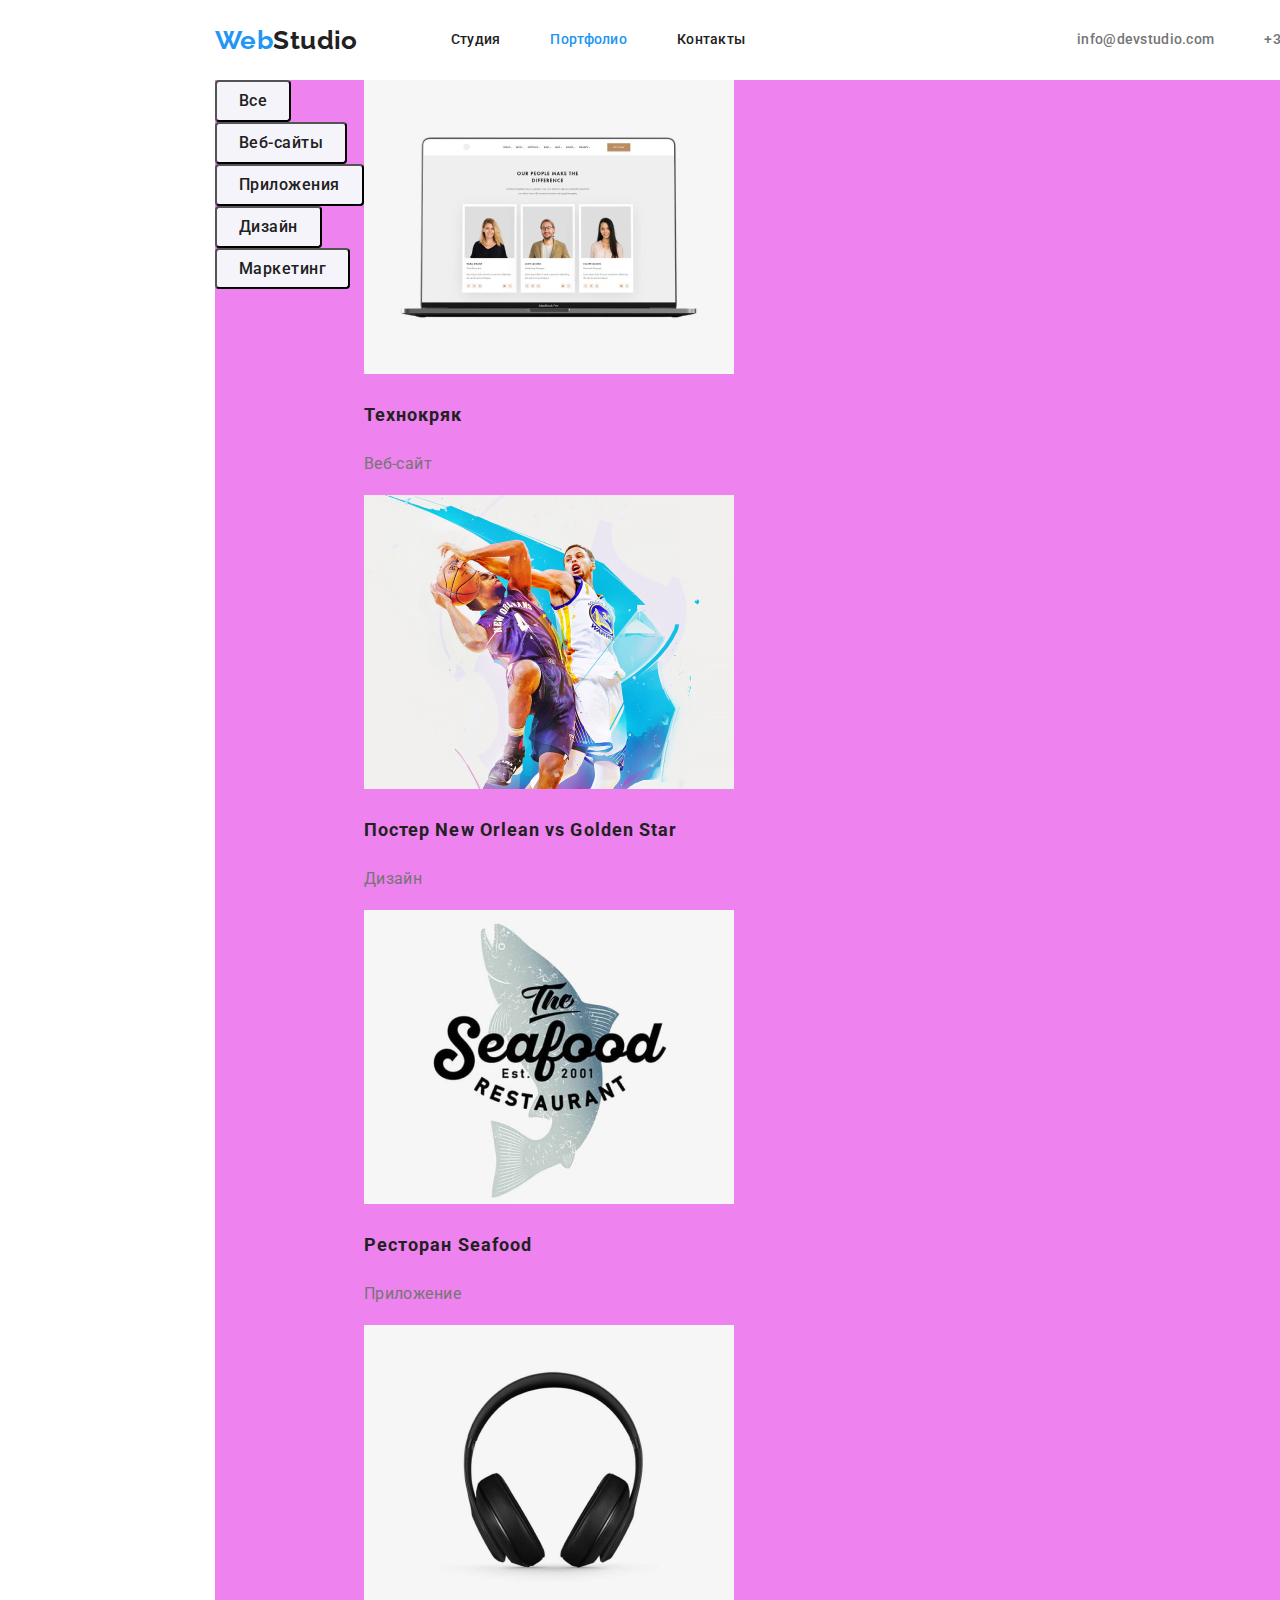
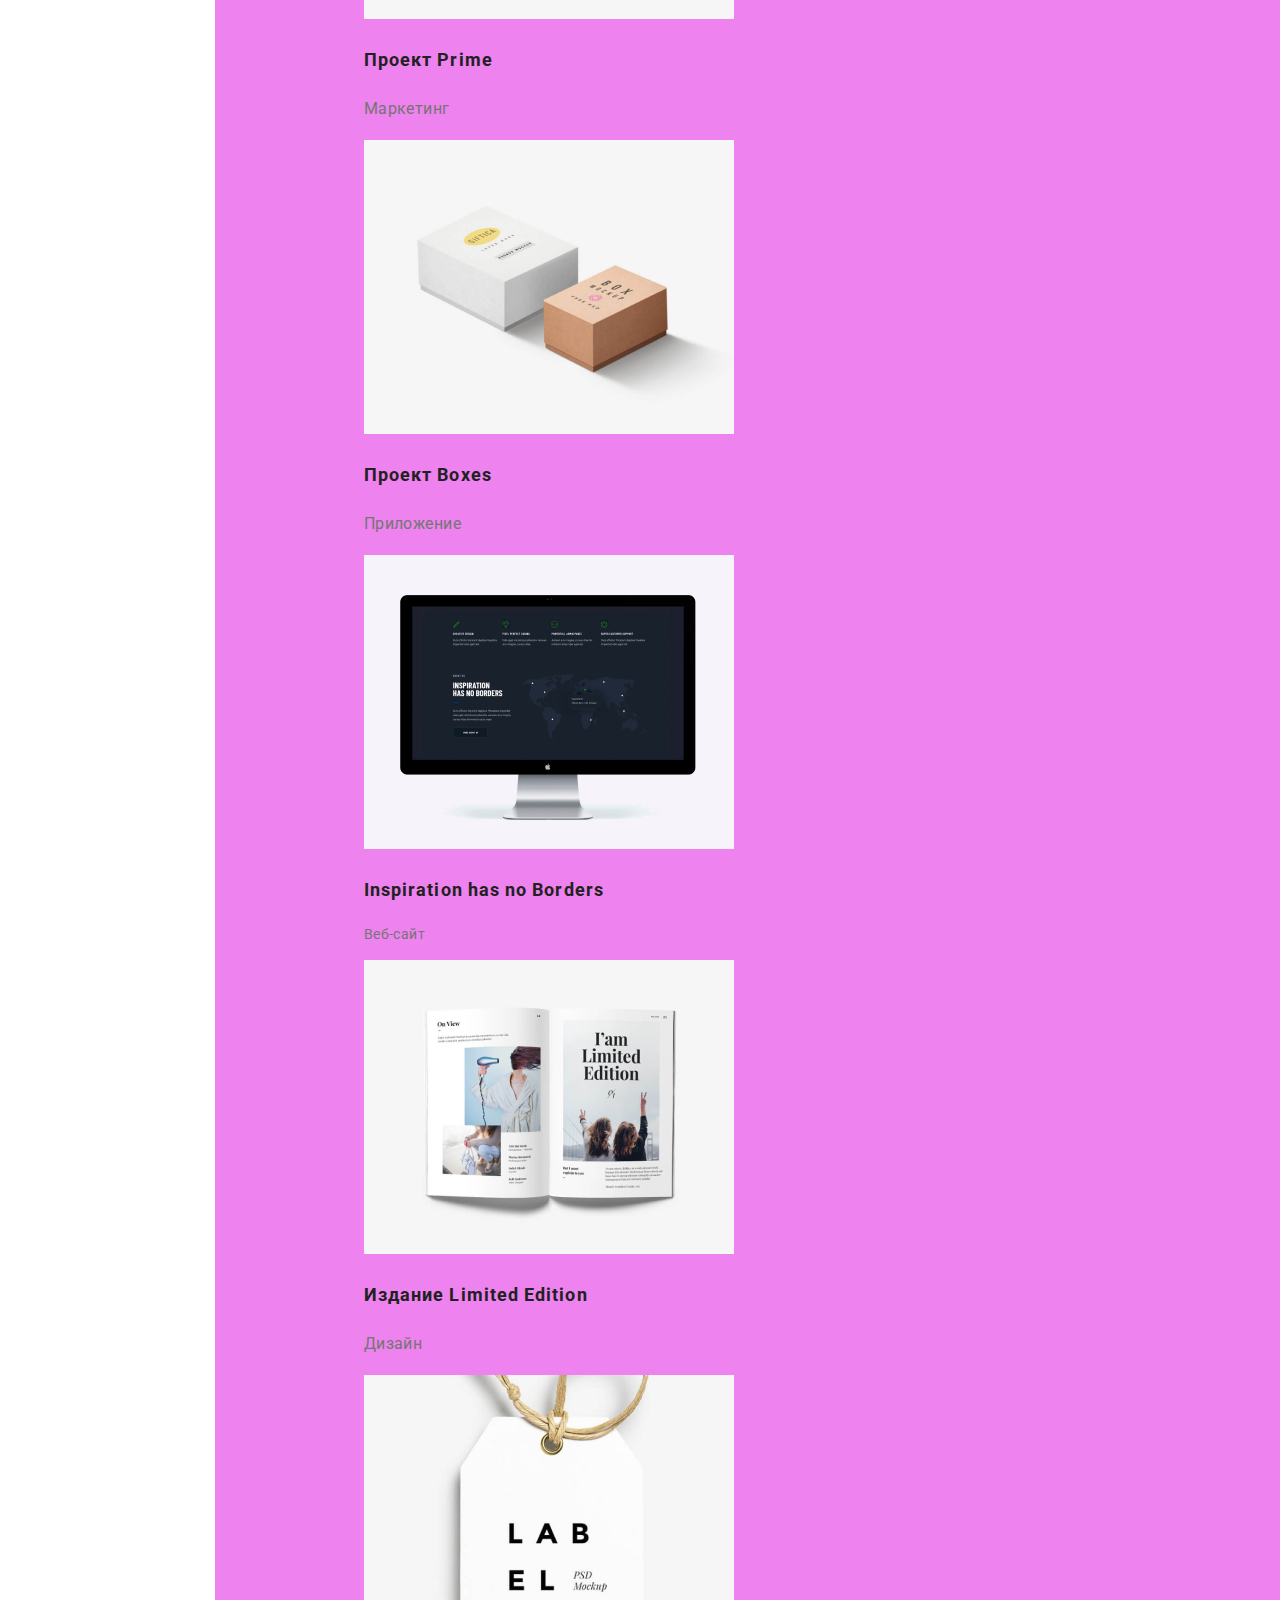
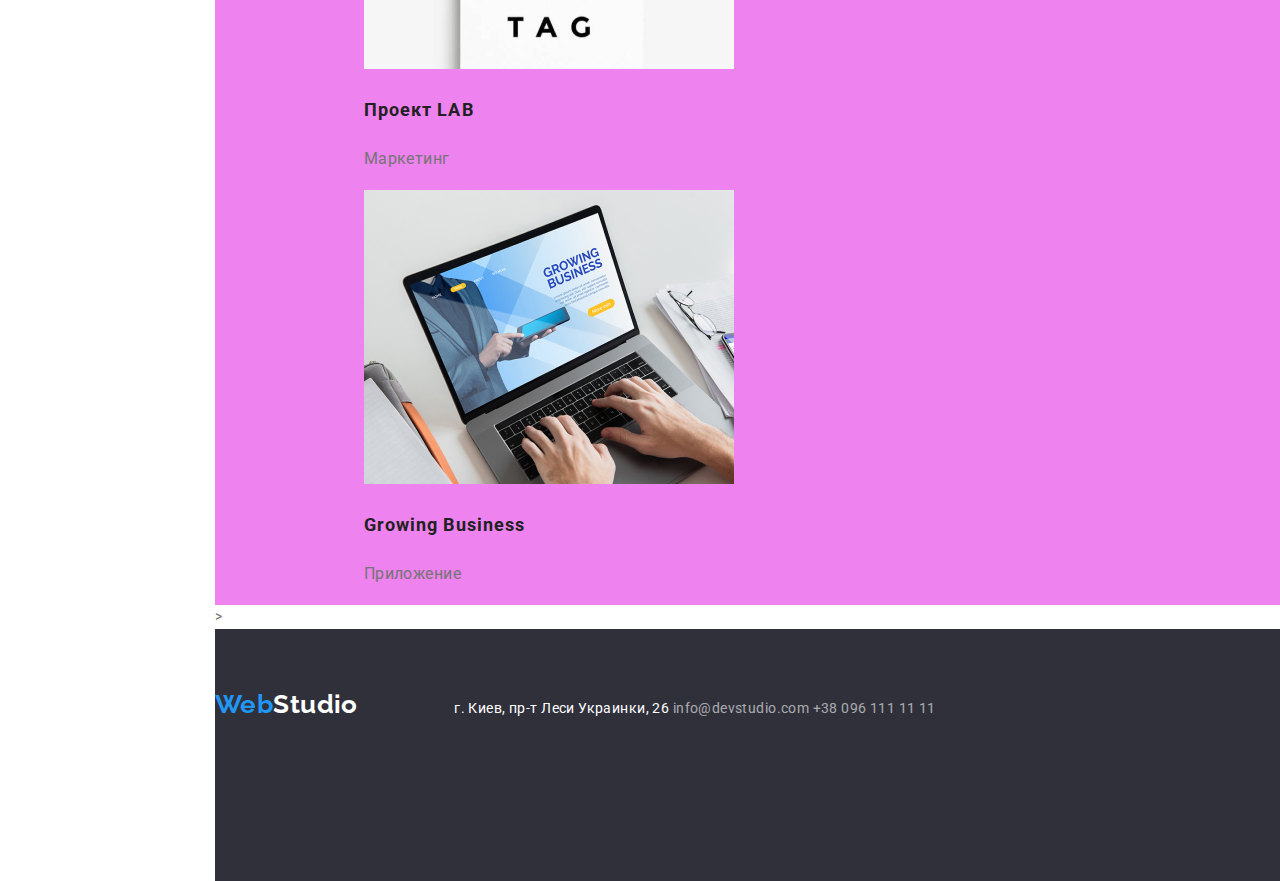
==== portfolio.html @ aaf19cfa "Задание3, вар1" ====
<!DOCTYPE html>
<html lang="ru">

<head>

    <meta charset="UTF-8" />
    <meta name="viewport" content="width=device-width, initial-scale=1.0" />
    <title>Document</title>

    <link rel="preconnect" href="https://fonts.gstatic.com">
    <link href="https://fonts.googleapis.com/css2?family=Raleway:wght@700&family=Roboto:wght@400;500;700&display=swap"
    rel="stylesheet">
    <link rel="stylesheet" href="https://cdnjs.cloudflare.com/ajax/libs/modern-normalize/1.0.0/modern-normalize.min.css">
    <link rel="stylesheet" href="./css/style.css">
    <link rel="stylesheet" href="./css/portfolio.css">
</head>

<body>
    <!-- Шапка сайта -->
    <header>
        <div class="container">

            <div class="main-nav">
                <a href="" class="logo"><span>Web</span>Studio</a>
                <nav>
                    <ul class="site-nav list">
                        <li class="item"><a href="./index.html" class="link">Студия</a></li>
                        <li class="item"><a href="" class="link current">Портфолио</a></li>
                        <li class="item"><a href="" class="link">Контакты</a></li>
                    </ul>
                </nav>

                <ul class="aut-nav list">
                    <li class="item"><a href="mailto:info@devstudio.com" class="link">info@devstudio.com</a></li>
                    <li class="item"><a href="tel:+380961111111" class="link">+38 096 111 11 11</a></li>
                </ul>
            </div>
        </div>
            
        
    </header>

    <main>
        <!-- Портфолио -->
        <section>

            <div class="container">

                <div class="flex-container">
                    <ul class="button-nav list">

                        
                        <li><button type="button" class="link"> Все </button></li>
                        <li><button type="button" class="link"> Веб-сайты</button></li>
                        <li><button type="button" class="link"> Приложения</button></li>
                        <li><button type="button" class="link"> Дизайн</button></li>
                        <li><button type="button" class="link"> Маркетинг</button></li>
                    </ul>


                
                
                    <ul class="portfolio-nav list">
                        <li> <a href=""><img src="./images/portfolio/Texno.jpg" alt="Ноутбук"> </a>
                            <h2 class="portfolio-title">Технокряк</h2>
                            <p class="portfolio-list">Веб-сайт</p>
                        </li>
                        <li> <a href=""><img src="./images/portfolio/poster.jpg" alt="Баскетбол"> </a>
                            <h2 class="portfolio-title">Постер New Orlean vs Golden Star</h2>
                            <p class="portfolio-list">Дизайн</p>
                        </li>
                        <li> <a href=""><img src="./images/portfolio/restauran.jpg" alt="Рыба"> </a>
                            <h2 class="portfolio-title">Ресторан Seafood</h2>
                            <p class="portfolio-list">Приложение</p>
                        </li>
                        <li> <a href=""><img src="./images/portfolio/prime.jpg" alt="Наушники"> </a>
                            <h2 class="portfolio-title">Проект Prime</h2>
                            <p class="portfolio-list">Маркетинг</p>
                        </li>
                        <li> <a href=""><img src="./images/portfolio/boxer.jpg" alt="Две коробки"> </a>
                            <h2 class="portfolio-title">Проект Boxes</h2>
                            <p class="portfolio-list">Приложение</p>
                        </li>
                        <li> <a href=""><img src="./images/portfolio/inspiration.jpg" alt="Монитор"> </a>
                            <h2 class="portfolio-title">Inspiration has no Borders</h2>
                            <p>Веб-сайт</p>
                        </li>
                        <li> <a href=""><img src="./images/portfolio/limited.jpg" alt="Книга"> </a>
                            <h2 class="portfolio-title">Издание Limited Edition</h2>
                            <p class="portfolio-list">Дизайн</p>
                        </li>
                        <li> <a href=""><img src="./images/portfolio/lab.jpg" alt="Этикетка на веревке"> </a>
                            <h2 class="portfolio-title">Проект LAB</h2>
                            <p class="portfolio-list">Маркетинг</p>
                        </li>
                        <li> <a href=""><img src="./images/portfolio/growing.jpg" alt="Ноутбук"> </a>
                            <h2 class="portfolio-title">Growing Business</h2>
                            <p class="portfolio-list">Приложение</p>
                        </li>

                    </ul>
                </div>

           </div>>

        </section>

    </main>

    <!-- Футер -->
    <footer>
        <section class="footer">

            <div class="container">

                <address class="adress">
                    <a href="" class="logo"><span>Web</span>Studio</a>

                    <span class="adress-link">г. Киев, пр-т Леси Украинки, 26</span>
                    <a href="mailto:info@devstudio.com" class="link">info@devstudio.com </a>
                    <a href="tel:+380961111111" class="link">+38 096 111 11 11</a>
                </address>
            </div>
        </section>
    </footer>

</html>
---- css/style.css ----
/* Основной цвет текста  #212121 
   Studio   #FFFFFF;
второстепенный цвет - #757575;
  адрес background: #FFFFFF;
 ссылки -  #2196F3;  
  цвет фона  "Наша команда" #F5F4FA;
  */

:root {
  --primary-text-color: #757575;
  --title-text-color: #212121;
  --accent-color: #2196f3;
  --primary-white-color: #ffffff;
  --primary-bg-color: #2f303a;
}

body {
  background-color: var(--primary-white-color);
  color: var(--primary-text-color);
  font-family: "Roboto", sans-serif;
  font-style: normal;
  font-weight: normal;
  font-size: 14px;
  line-height: 1.71;
  letter-spacing: 0.03em;

  padding-left: 215px;
  padding-right: 215px;
}

.list {
  padding: 0;
  margin: 0;
  list-style: none;
}

.container {
  margin-left: auto;
  margin-right: auto;
  width: 1170px;
}

/*logo*/
span {
  color: var(--accent-color);
}
.logo {
  margin-right: 93px;

  color: var(--title-text-color);
  font-family: Raleway, sans-serif;
  font-weight: bold;
  font-size: 26px;
  line-height: 1.19;
  text-decoration: none;
}
.logo:hover,
.logo:focus {
  color: var(--accent-color);
}

.link:hover,
.link:focus {
  color: var(--title-text-color);
}

/* Site nav */
.main-nav {
  display: flex;
  align-items: center;
}

.site-nav {
  display: flex;
}

.site-nav .item:not(:last-child) {
  margin-right: 50px;
}

.site-nav .link {
  display: block;
  padding-bottom: 32px;
  padding-top: 32px;
  color: var(--title-text-color);
  font-style: normal;
  font-weight: 500;
  font-size: 14px;
  line-height: 1.14;
  letter-spacing: 0.02em;
  text-decoration: none;
}
.site-nav .link:hover,
.site-nav .link:focus {
  color: var(--accent-color);
}

.site-nav .link.current {
  color: var(--accent-color);
}

/*aut-nav*/

.aut-nav {
  display: flex;
  margin-left: auto;
}

.aut-nav .item:not(:last-child) {
  margin-right: 50px;
}

.aut-nav .link {
  color: var(--primary-text-color);
  font-weight: 500;
  font-size: 14px;
  line-height: 1.14;
  letter-spacing: 0.02em;
  text-decoration: none;
}
.aut-nav .link:hover,
.aut-nav .link:focus {
  color: var(--accent-color);
}

/*Футер*/
.footer {
  background-color: var(--primary-bg-color);
}

.adress {
  background-color: var(--primary-bg-color);
  color: var(--primary-white-color);
  font-family: Roboto;
  font-style: normal;
  font-weight: normal;
  font-size: 14px;
  line-height: 1.71;
  width: 1600px;
  height: 252px;
  padding-top: 60px;
  padding-bottom: 60px;
  
}

.adress .logo {
  color: var(--primary-white-color);
}

.adress .logo:hover,
.adress .logo:focus {
  color: var(--accent-color);
}

.adress .link {
  color: rgba(255, 255, 255, 0.6);
  text-decoration: none;
}

.adress .link:hover,
.adress .link:focus {
  color: var(--accent-color);
}

.adress-link {
  color: var(--primary-white-color);
  font-size: 14px;
  line-height: 1.71;
  text-decoration: none;
}
---- css/portfolio.css ----
/*  button*/
.button-nav .link:hover,
.button-nav .link:focus {
  color: var(--primary-white-color);
  background-color: var(--accent-color);
}

.flex-container {
  background-color: violet;
  display: flex;
}
.button-nav .link {
  display: inline-block;
  color: var(--title-text-color);
  font-family: inherit;
  background-color: #f5f4fa;
  font-weight: 500;
  font-size: 16px;
  line-height: 1.62;
  letter-spacing: 0.03em;
  padding: 6px 22px;
  min-width: 73px;
  text-align: center;
  border-radius: 4px;
}

/*portfolio*/
.portfolio-title {
  color: var(--title-text-color);
  font-weight: bold;
  font-size: 18px;
  line-height: 2;
  letter-spacing: 0.06em;
}
.portfolio-list {
  font-weight: normal;
  font-size: 16px;
  line-height: 1.88;
}
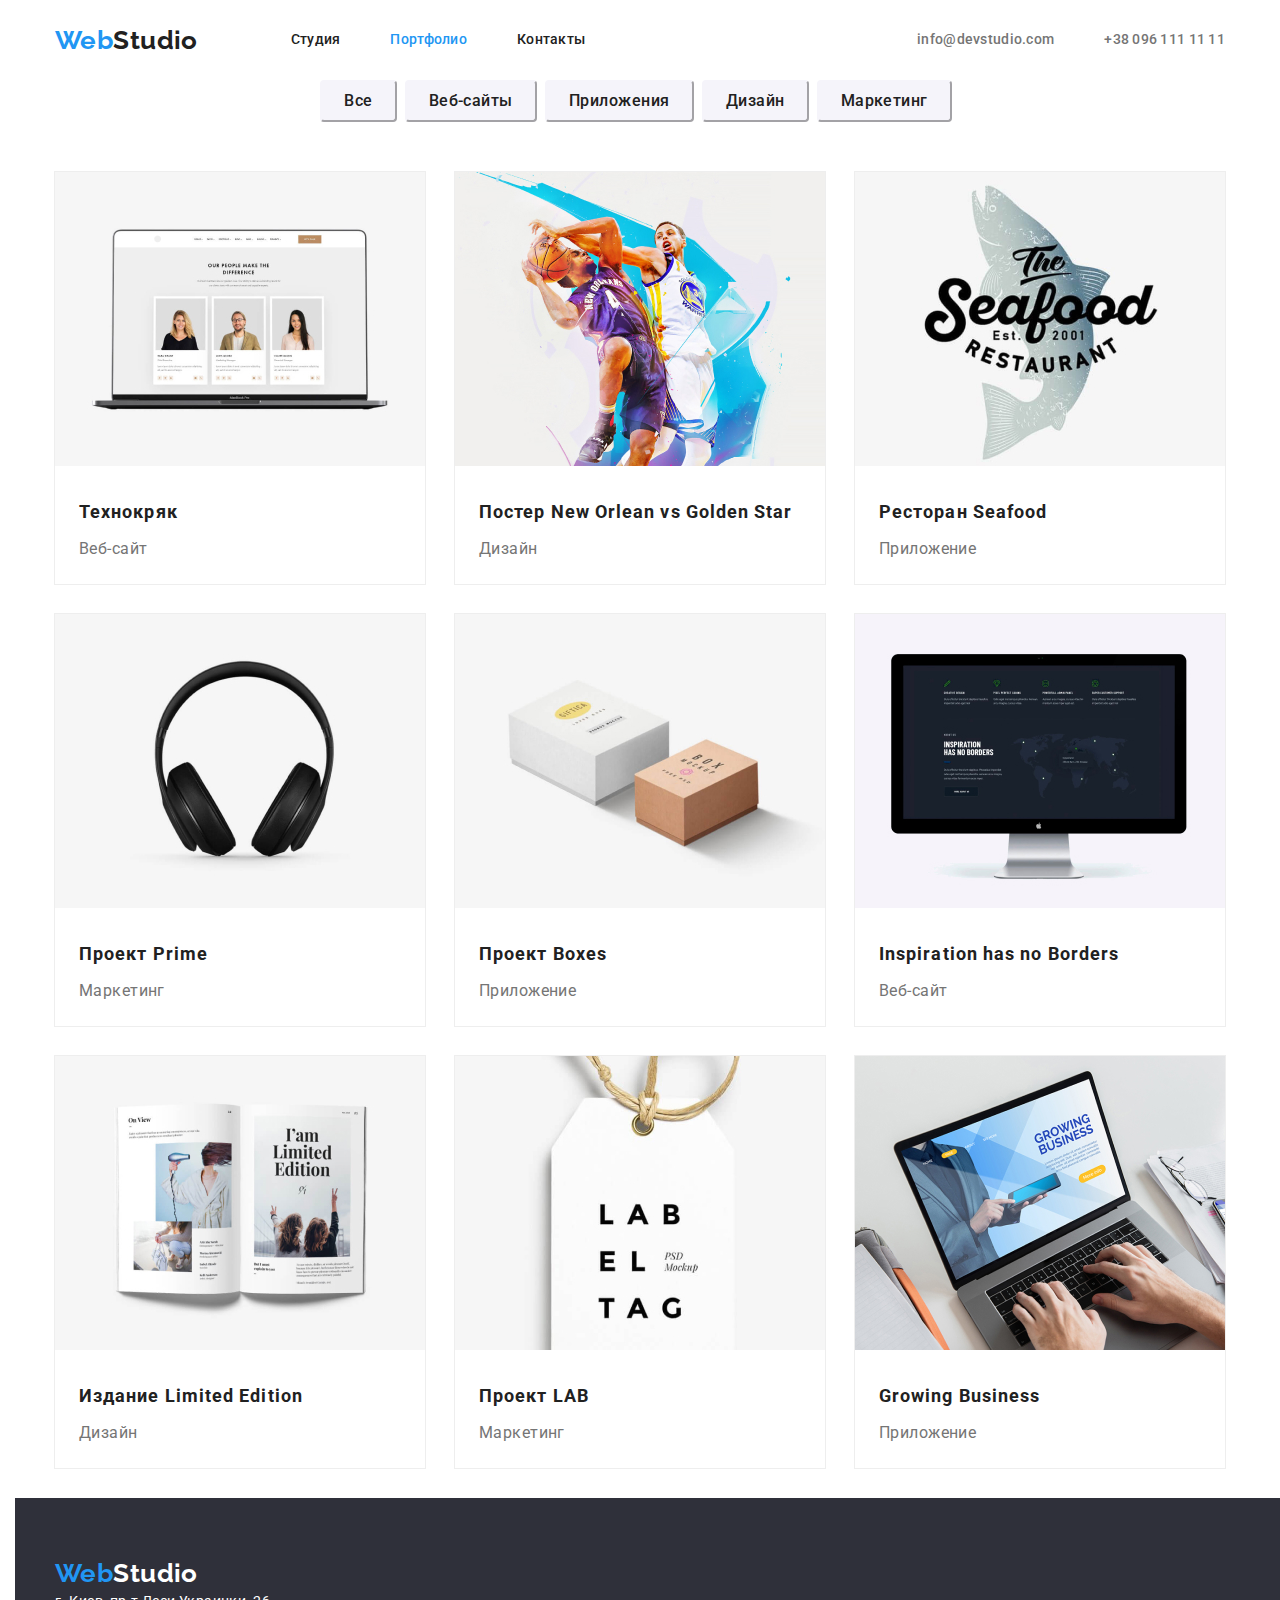
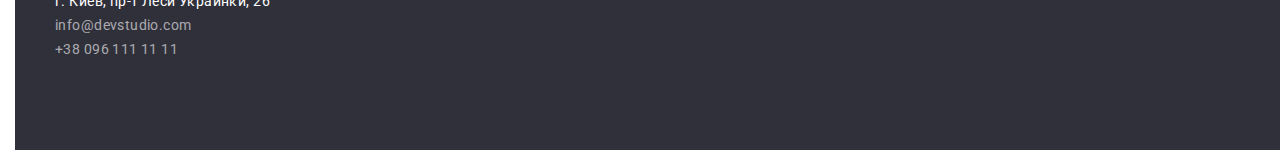
==== commit 3b337b69: "," ====
--- a/portfolio.html
+++ b/portfolio.html
@@ -58,42 +58,42 @@
                     </ul>
 
 
-                
+                <div class="flex-container">
                 
                     <ul class="portfolio-nav list">
-                        <li> <a href=""><img src="./images/portfolio/Texno.jpg" alt="Ноутбук"> </a>
+                        <li class="flex-element"> <a href=""><img src="./images/portfolio/Texno.jpg" alt="Ноутбук"> </a>
                             <h2 class="portfolio-title">Технокряк</h2>
                             <p class="portfolio-list">Веб-сайт</p>
                         </li>
-                        <li> <a href=""><img src="./images/portfolio/poster.jpg" alt="Баскетбол"> </a>
+                        <li class="flex-element"> <a href=""><img src="./images/portfolio/poster.jpg" alt="Баскетбол"> </a>
                             <h2 class="portfolio-title">Постер New Orlean vs Golden Star</h2>
                             <p class="portfolio-list">Дизайн</p>
                         </li>
-                        <li> <a href=""><img src="./images/portfolio/restauran.jpg" alt="Рыба"> </a>
+                        <li class="flex-element"> <a href=""><img src="./images/portfolio/restauran.jpg" alt="Рыба"> </a>
                             <h2 class="portfolio-title">Ресторан Seafood</h2>
                             <p class="portfolio-list">Приложение</p>
                         </li>
-                        <li> <a href=""><img src="./images/portfolio/prime.jpg" alt="Наушники"> </a>
+                        <li class="flex-element"> <a href=""><img src="./images/portfolio/prime.jpg" alt="Наушники"> </a>
                             <h2 class="portfolio-title">Проект Prime</h2>
                             <p class="portfolio-list">Маркетинг</p>
                         </li>
-                        <li> <a href=""><img src="./images/portfolio/boxer.jpg" alt="Две коробки"> </a>
+                        <li class="flex-element"> <a href=""><img src="./images/portfolio/boxer.jpg" alt="Две коробки"> </a>
                             <h2 class="portfolio-title">Проект Boxes</h2>
                             <p class="portfolio-list">Приложение</p>
                         </li>
-                        <li> <a href=""><img src="./images/portfolio/inspiration.jpg" alt="Монитор"> </a>
+                        <li class="flex-element"> <a href=""><img src="./images/portfolio/inspiration.jpg" alt="Монитор"> </a>
                             <h2 class="portfolio-title">Inspiration has no Borders</h2>
-                            <p>Веб-сайт</p>
+                            <p class="portfolio-list">Веб-сайт</p>
                         </li>
-                        <li> <a href=""><img src="./images/portfolio/limited.jpg" alt="Книга"> </a>
+                        <li class="flex-element"> <a href=""><img src="./images/portfolio/limited.jpg" alt="Книга"> </a>
                             <h2 class="portfolio-title">Издание Limited Edition</h2>
                             <p class="portfolio-list">Дизайн</p>
                         </li>
-                        <li> <a href=""><img src="./images/portfolio/lab.jpg" alt="Этикетка на веревке"> </a>
+                        <li class="flex-element"> <a href=""><img src="./images/portfolio/lab.jpg" alt="Этикетка на веревке"> </a>
                             <h2 class="portfolio-title">Проект LAB</h2>
                             <p class="portfolio-list">Маркетинг</p>
                         </li>
-                        <li> <a href=""><img src="./images/portfolio/growing.jpg" alt="Ноутбук"> </a>
+                        <li class="flex-element"> <a href=""><img src="./images/portfolio/growing.jpg" alt="Ноутбук"> </a>
                             <h2 class="portfolio-title">Growing Business</h2>
                             <p class="portfolio-list">Приложение</p>
                         </li>
@@ -101,7 +101,7 @@
                     </ul>
                 </div>
 
-           </div>>
+           </div>
 
         </section>
 
@@ -110,18 +110,26 @@
     <!-- Футер -->
     <footer>
         <section class="footer">
-
             <div class="container">
-
+    
                 <address class="adress">
                     <a href="" class="logo"><span>Web</span>Studio</a>
-
-                    <span class="adress-link">г. Киев, пр-т Леси Украинки, 26</span>
-                    <a href="mailto:info@devstudio.com" class="link">info@devstudio.com </a>
-                    <a href="tel:+380961111111" class="link">+38 096 111 11 11</a>
+                    <div class="adress-item">
+    
+                        <ul class="footer list">
+    
+                            <li><span class="adress-link">г. Киев, пр-т Леси Украинки, 26</span> </li>
+                            <li><a href="mailto:info@devstudio.com" class="link">info@devstudio.com </a></li>
+                            <li><a href="tel:+380961111111" class="link">+38 096 111 11 11</a></li>
+    
+                        </ul>
+                    </div>
+    
+    
                 </address>
             </div>
         </section>
+    
     </footer>
 
 </html>--- a/css/style.css
+++ b/css/style.css
@@ -23,9 +23,8 @@
   font-size: 14px;
   line-height: 1.71;
   letter-spacing: 0.03em;
-
-  padding-left: 215px;
-  padding-right: 215px;
+  padding-left: 15px;
+  padding-right: 15px;
 }
 
 .list {
@@ -140,7 +139,6 @@
   height: 252px;
   padding-top: 60px;
   padding-bottom: 60px;
-  
 }
 
 .adress .logo {
@@ -168,3 +166,6 @@
   line-height: 1.71;
   text-decoration: none;
 }
+
+.adress-item {
+}
--- a/css/portfolio.css
+++ b/css/portfolio.css
@@ -5,10 +5,21 @@
   background-color: var(--accent-color);
 }
 
-.flex-container {
-  background-color: violet;
-  display: flex;
+.flex-element {
+  width: ((100%-60px)/3);
+  margin-right: 30px;
+  margin-bottom: 30px;
+  outline: 1px solid #eeeeee;
 }
+
+.flex-element:nth-child(3n) {
+  margin-right: 0;
+}
+
+.flex-element:nth-last-child(-n + 3) {
+  margin-botton: 0;
+}
+
 .button-nav .link {
   display: inline-block;
   color: var(--title-text-color);
@@ -22,6 +33,14 @@
   min-width: 73px;
   text-align: center;
   border-radius: 4px;
+  border-color: #f5f4fa;
+  margin-right: 8px;
+  margin-bottom: 50px;
+  margin-top: 100pх;
+}
+.button-nav {
+  display: flex;
+  justify-content: center;
 }
 
 /*portfolio*/
@@ -31,9 +50,16 @@
   font-size: 18px;
   line-height: 2;
   letter-spacing: 0.06em;
+  margin: 20px 24px 4px 24px;
 }
+
 .portfolio-list {
   font-weight: normal;
   font-size: 16px;
   line-height: 1.88;
+  margin: 0px 24px 20px 24px;
 }
+.portfolio-nav {
+  display: flex;
+  flex-wrap: wrap;
+}
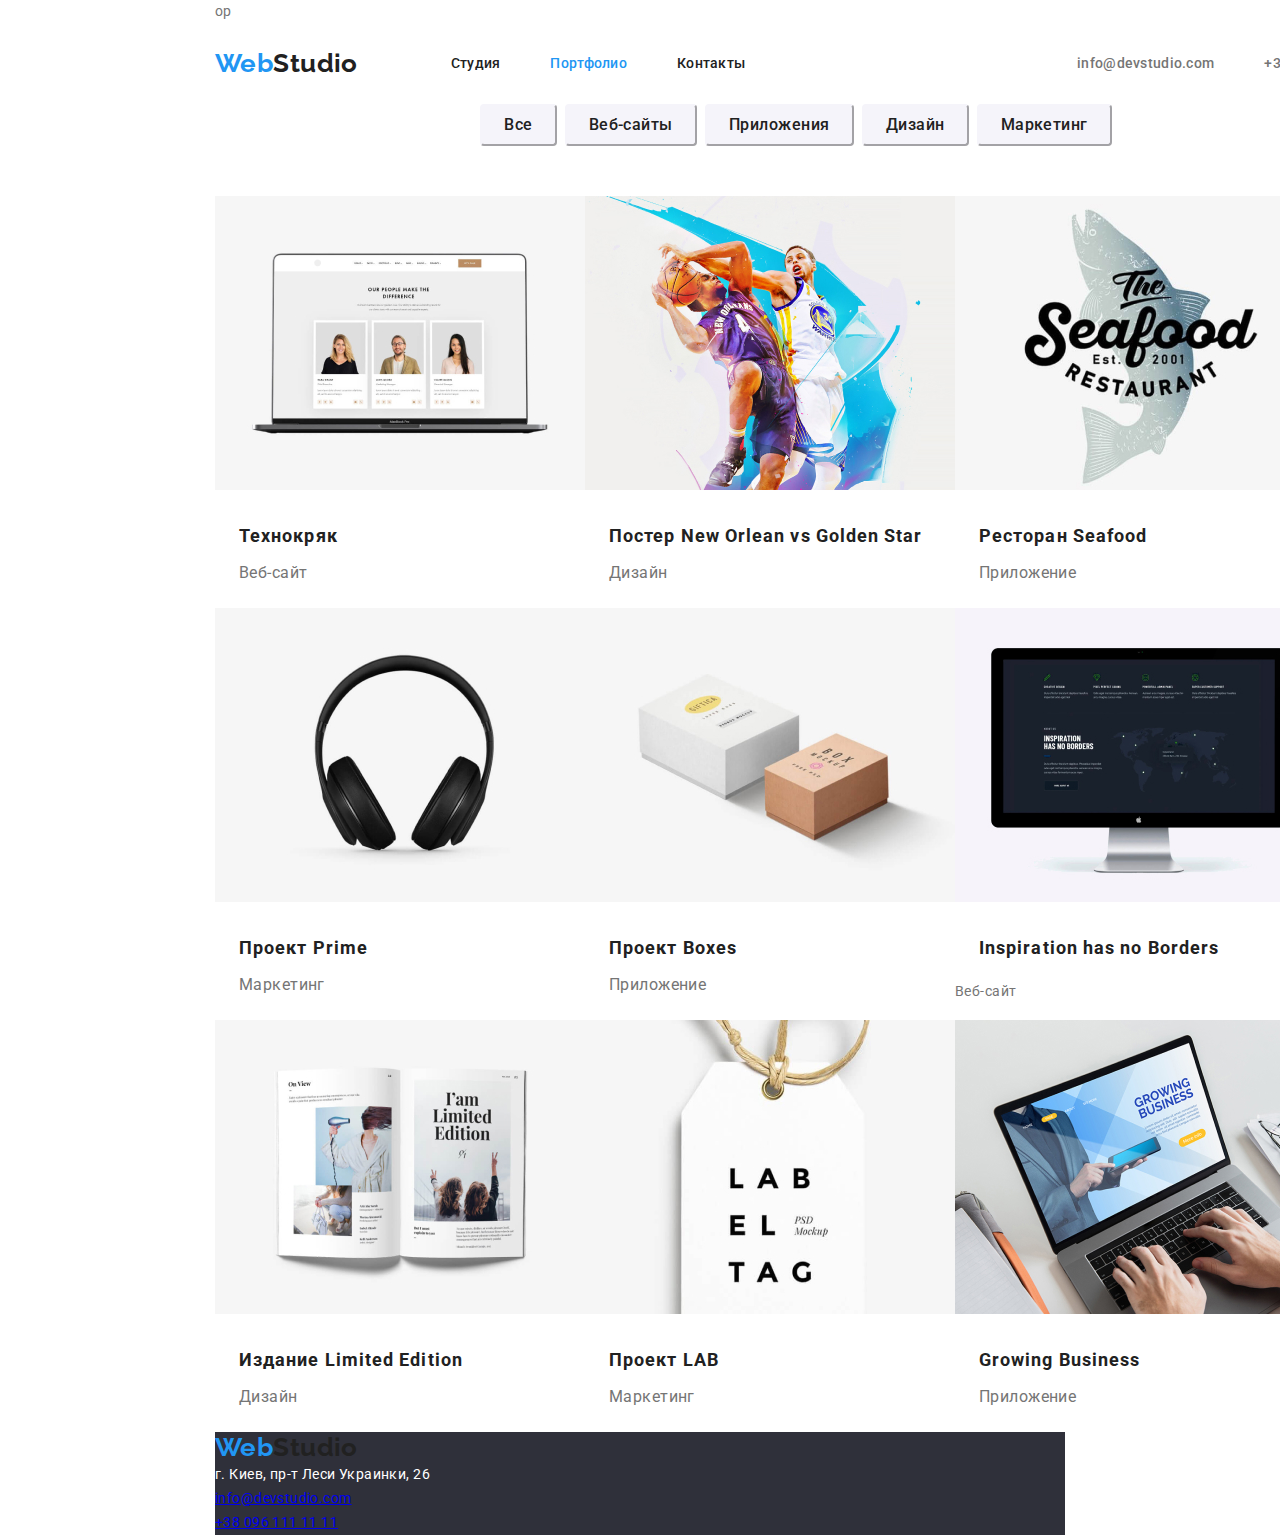
==== commit 992372ad: "." ====
--- a/portfolio.html
+++ b/portfolio.html
@@ -15,7 +15,7 @@
     <link rel="stylesheet" href="./css/portfolio.css">
 </head>
 
-<body>
+<body>op
     <!-- Шапка сайта -->
     <header>
         <div class="container">
@@ -58,42 +58,42 @@
                     </ul>
 
 
-                <div class="flex-container">
+                
                 
                     <ul class="portfolio-nav list">
-                        <li class="flex-element"> <a href=""><img src="./images/portfolio/Texno.jpg" alt="Ноутбук"> </a>
+                        <li> <a href=""><img src="./images/portfolio/Texno.jpg" alt="Ноутбук"> </a>
                             <h2 class="portfolio-title">Технокряк</h2>
                             <p class="portfolio-list">Веб-сайт</p>
                         </li>
-                        <li class="flex-element"> <a href=""><img src="./images/portfolio/poster.jpg" alt="Баскетбол"> </a>
+                        <li> <a href=""><img src="./images/portfolio/poster.jpg" alt="Баскетбол"> </a>
                             <h2 class="portfolio-title">Постер New Orlean vs Golden Star</h2>
                             <p class="portfolio-list">Дизайн</p>
                         </li>
-                        <li class="flex-element"> <a href=""><img src="./images/portfolio/restauran.jpg" alt="Рыба"> </a>
+                        <li> <a href=""><img src="./images/portfolio/restauran.jpg" alt="Рыба"> </a>
                             <h2 class="portfolio-title">Ресторан Seafood</h2>
                             <p class="portfolio-list">Приложение</p>
                         </li>
-                        <li class="flex-element"> <a href=""><img src="./images/portfolio/prime.jpg" alt="Наушники"> </a>
+                        <li> <a href=""><img src="./images/portfolio/prime.jpg" alt="Наушники"> </a>
                             <h2 class="portfolio-title">Проект Prime</h2>
                             <p class="portfolio-list">Маркетинг</p>
                         </li>
-                        <li class="flex-element"> <a href=""><img src="./images/portfolio/boxer.jpg" alt="Две коробки"> </a>
+                        <li> <a href=""><img src="./images/portfolio/boxer.jpg" alt="Две коробки"> </a>
                             <h2 class="portfolio-title">Проект Boxes</h2>
                             <p class="portfolio-list">Приложение</p>
                         </li>
-                        <li class="flex-element"> <a href=""><img src="./images/portfolio/inspiration.jpg" alt="Монитор"> </a>
+                        <li> <a href=""><img src="./images/portfolio/inspiration.jpg" alt="Монитор"> </a>
                             <h2 class="portfolio-title">Inspiration has no Borders</h2>
-                            <p class="portfolio-list">Веб-сайт</p>
+                            <p>Веб-сайт</p>
                         </li>
-                        <li class="flex-element"> <a href=""><img src="./images/portfolio/limited.jpg" alt="Книга"> </a>
+                        <li> <a href=""><img src="./images/portfolio/limited.jpg" alt="Книга"> </a>
                             <h2 class="portfolio-title">Издание Limited Edition</h2>
                             <p class="portfolio-list">Дизайн</p>
                         </li>
-                        <li class="flex-element"> <a href=""><img src="./images/portfolio/lab.jpg" alt="Этикетка на веревке"> </a>
+                        <li> <a href=""><img src="./images/portfolio/lab.jpg" alt="Этикетка на веревке"> </a>
                             <h2 class="portfolio-title">Проект LAB</h2>
                             <p class="portfolio-list">Маркетинг</p>
                         </li>
-                        <li class="flex-element"> <a href=""><img src="./images/portfolio/growing.jpg" alt="Ноутбук"> </a>
+                        <li> <a href=""><img src="./images/portfolio/growing.jpg" alt="Ноутбук"> </a>
                             <h2 class="portfolio-title">Growing Business</h2>
                             <p class="portfolio-list">Приложение</p>
                         </li>
@@ -110,26 +110,20 @@
     <!-- Футер -->
     <footer>
         <section class="footer">
-            <div class="container">
-    
-                <address class="adress">
+
+            <div class="adress-footer">
+
+                
                     <a href="" class="logo"><span>Web</span>Studio</a>
-                    <div class="adress-item">
-    
-                        <ul class="footer list">
-    
-                            <li><span class="adress-link">г. Киев, пр-т Леси Украинки, 26</span> </li>
-                            <li><a href="mailto:info@devstudio.com" class="link">info@devstudio.com </a></li>
-                            <li><a href="tel:+380961111111" class="link">+38 096 111 11 11</a></li>
-    
-                        </ul>
-                    </div>
-    
-    
-                </address>
-            </div>
+                
+                
+
+                    <span class="adress-link">г. Киев, пр-т Леси Украинки, 26</span>
+                    <a href="mailto:info@devstudio.com" class="link">info@devstudio.com </a>
+                    <a href="tel:+380961111111" class="link">+38 096 111 11 11</a>
+                </div>
+            
         </section>
-    
     </footer>
 
 </html>--- a/css/style.css
+++ b/css/style.css
@@ -23,8 +23,9 @@
   font-size: 14px;
   line-height: 1.71;
   letter-spacing: 0.03em;
-  padding-left: 15px;
-  padding-right: 15px;
+
+  padding-left: 215px;
+  padding-right: 215px;
 }
 
 .list {
@@ -37,6 +38,7 @@
   margin-left: auto;
   margin-right: auto;
   width: 1170px;
+   
 }
 
 /*logo*/
@@ -66,7 +68,8 @@
 /* Site nav */
 .main-nav {
   display: flex;
-  align-items: center;
+  align-items: center; 
+  
 }
 
 .site-nav {
@@ -139,10 +142,12 @@
   height: 252px;
   padding-top: 60px;
   padding-bottom: 60px;
+  
 }
 
 .adress .logo {
   color: var(--primary-white-color);
+ 
 }
 
 .adress .logo:hover,
@@ -167,5 +172,9 @@
   text-decoration: none;
 }
 
-.adress-item {
-}
+
+.adress-footer {
+display: flex;
+flex-direction: column;
+
+}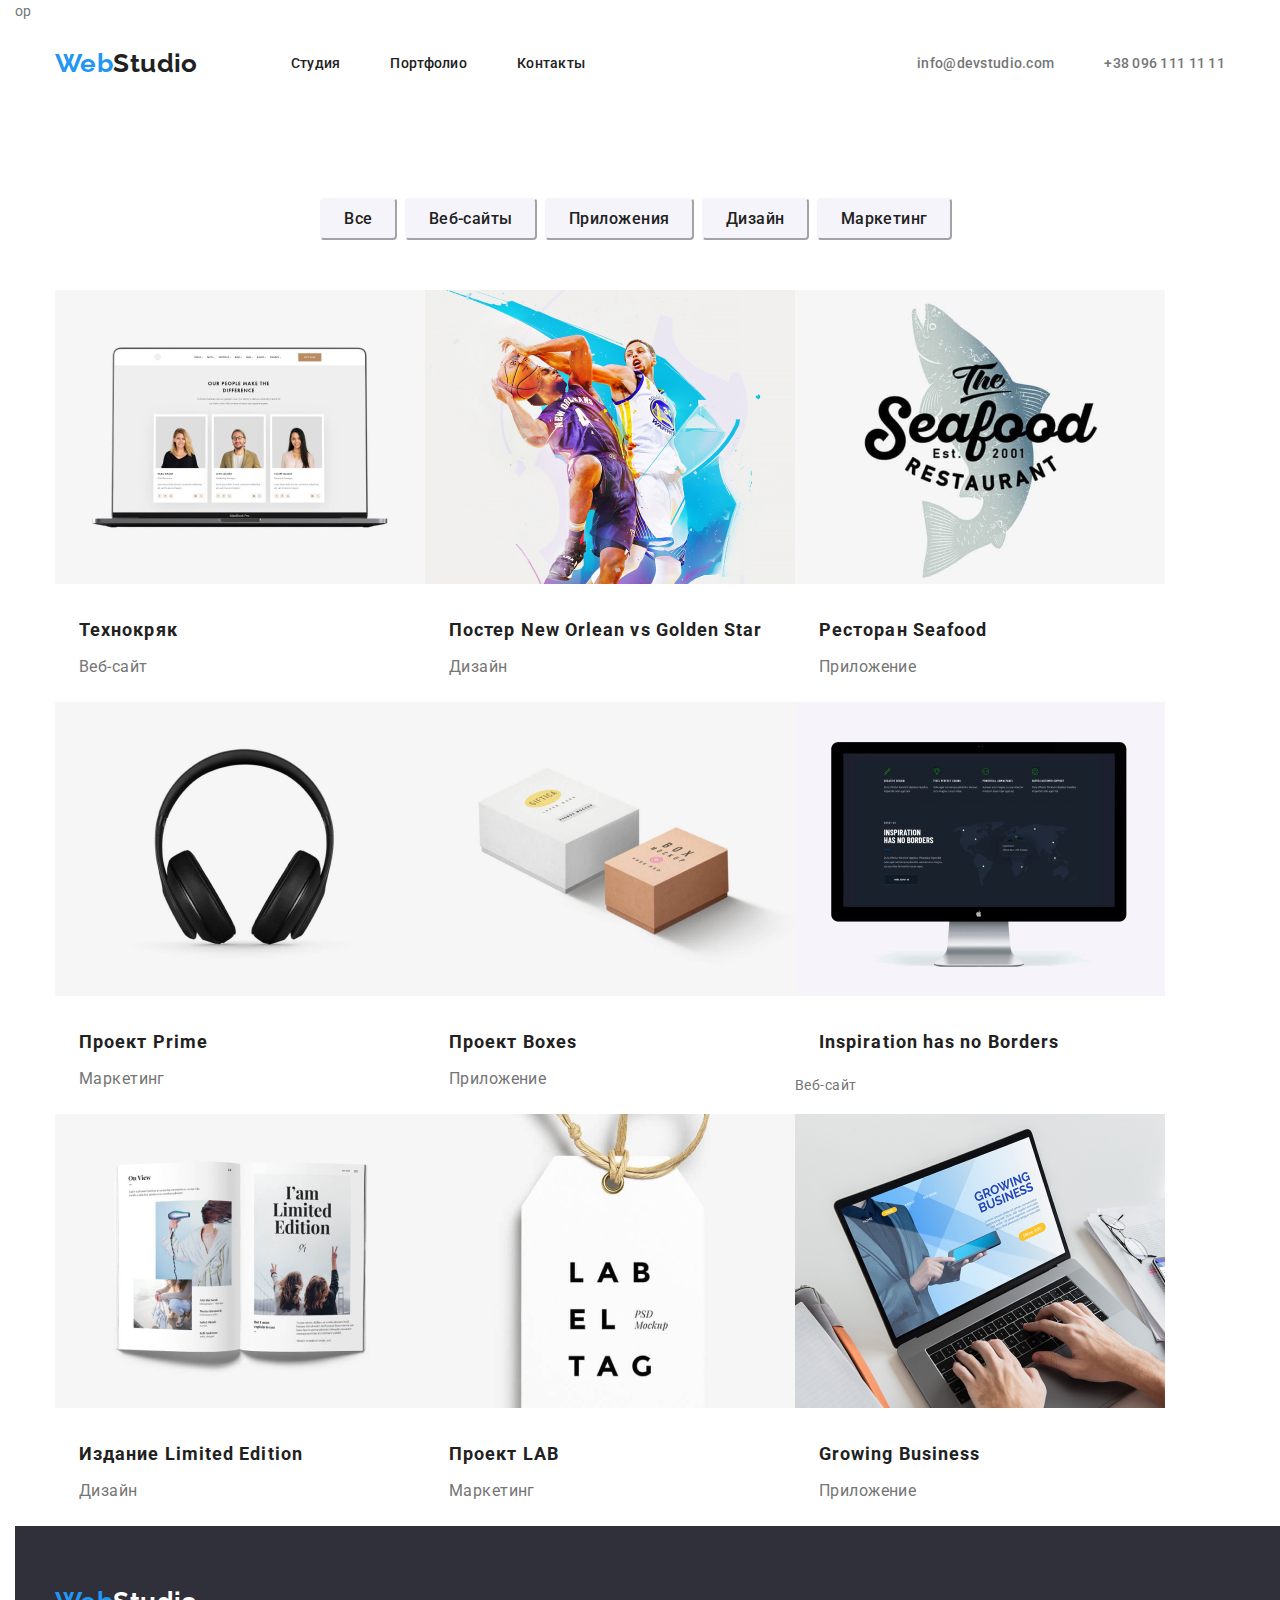
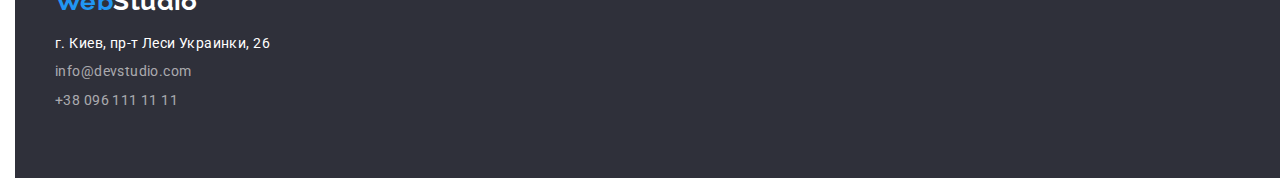
==== commit ffa0a690: "продолжение" ====
--- a/portfolio.html
+++ b/portfolio.html
@@ -30,7 +30,7 @@
                     </ul>
                 </nav>
 
-                <ul class="aut-nav list">
+                <ul class="aut-nav">
                     <li class="item"><a href="mailto:info@devstudio.com" class="link">info@devstudio.com</a></li>
                     <li class="item"><a href="tel:+380961111111" class="link">+38 096 111 11 11</a></li>
                 </ul>
@@ -110,20 +110,26 @@
     <!-- Футер -->
     <footer>
         <section class="footer">
-
-            <div class="adress-footer">
-
-                
+            <div class="container">
+    
+                <address class="adress">
                     <a href="" class="logo"><span>Web</span>Studio</a>
-                
-                
-
-                    <span class="adress-link">г. Киев, пр-т Леси Украинки, 26</span>
-                    <a href="mailto:info@devstudio.com" class="link">info@devstudio.com </a>
-                    <a href="tel:+380961111111" class="link">+38 096 111 11 11</a>
-                </div>
-            
+                    <div class="adress-list">
+    
+                        <ul class="footer-list">
+    
+                            <li><span class="adress-link">г. Киев, пр-т Леси Украинки, 26</span> </li>
+                            <li><a href="mailto:info@devstudio.com" class="link">info@devstudio.com </a></li>
+                            <li><a href="tel:+380961111111" class="link">+38 096 111 11 11</a></li>
+    
+                        </ul>
+                    </div>
+    
+    
+                </address>
+            </div>
         </section>
+    
     </footer>
 
 </html>--- a/css/style.css
+++ b/css/style.css
@@ -24,13 +24,13 @@
   line-height: 1.71;
   letter-spacing: 0.03em;
 
-  padding-left: 215px;
-  padding-right: 215px;
+  padding-left: 15px;
+  padding-right: 15px;
 }
 
-.list {
-  padding: 0;
-  margin: 0;
+ul.list {
+  padding: 0px;
+  margin: 0px;
   list-style: none;
 }
 
@@ -38,7 +38,7 @@
   margin-left: auto;
   margin-right: auto;
   width: 1170px;
-   
+  padding-bottom: 0px;
 }
 
 /*logo*/
@@ -68,8 +68,7 @@
 /* Site nav */
 .main-nav {
   display: flex;
-  align-items: center; 
-  
+  align-items: center;
 }
 
 .site-nav {
@@ -97,7 +96,7 @@
   color: var(--accent-color);
 }
 
-.site-nav .link.current {
+.site-nav .link current {
   color: var(--accent-color);
 }
 
@@ -142,12 +141,10 @@
   height: 252px;
   padding-top: 60px;
   padding-bottom: 60px;
-  
 }
 
 .adress .logo {
   color: var(--primary-white-color);
- 
 }
 
 .adress .logo:hover,
@@ -158,6 +155,7 @@
 .adress .link {
   color: rgba(255, 255, 255, 0.6);
   text-decoration: none;
+  padding-bottom: 9px;
 }
 
 .adress .link:hover,
@@ -172,9 +170,11 @@
   text-decoration: none;
 }
 
-
-.adress-footer {
-display: flex;
-flex-direction: column;
-
-}+.footer-list {
+  padding: 0px;
+  list-style: none;
+  height: 81px;
+  display: flex;
+  flex-direction: column;
+  justify-content: space-between;
+}
--- a/css/portfolio.css
+++ b/css/portfolio.css
@@ -1,3 +1,7 @@
+ul {
+  list-style: none;
+}
+
 /*  button*/
 .button-nav .link:hover,
 .button-nav .link:focus {
@@ -5,8 +9,14 @@
   background-color: var(--accent-color);
 }
 
+.flex-container {
+  padding-top: 94px;
+  padding-top: 94px;
+}
+
 .flex-element {
   width: ((100%-60px)/3);
+
   margin-right: 30px;
   margin-bottom: 30px;
   outline: 1px solid #eeeeee;
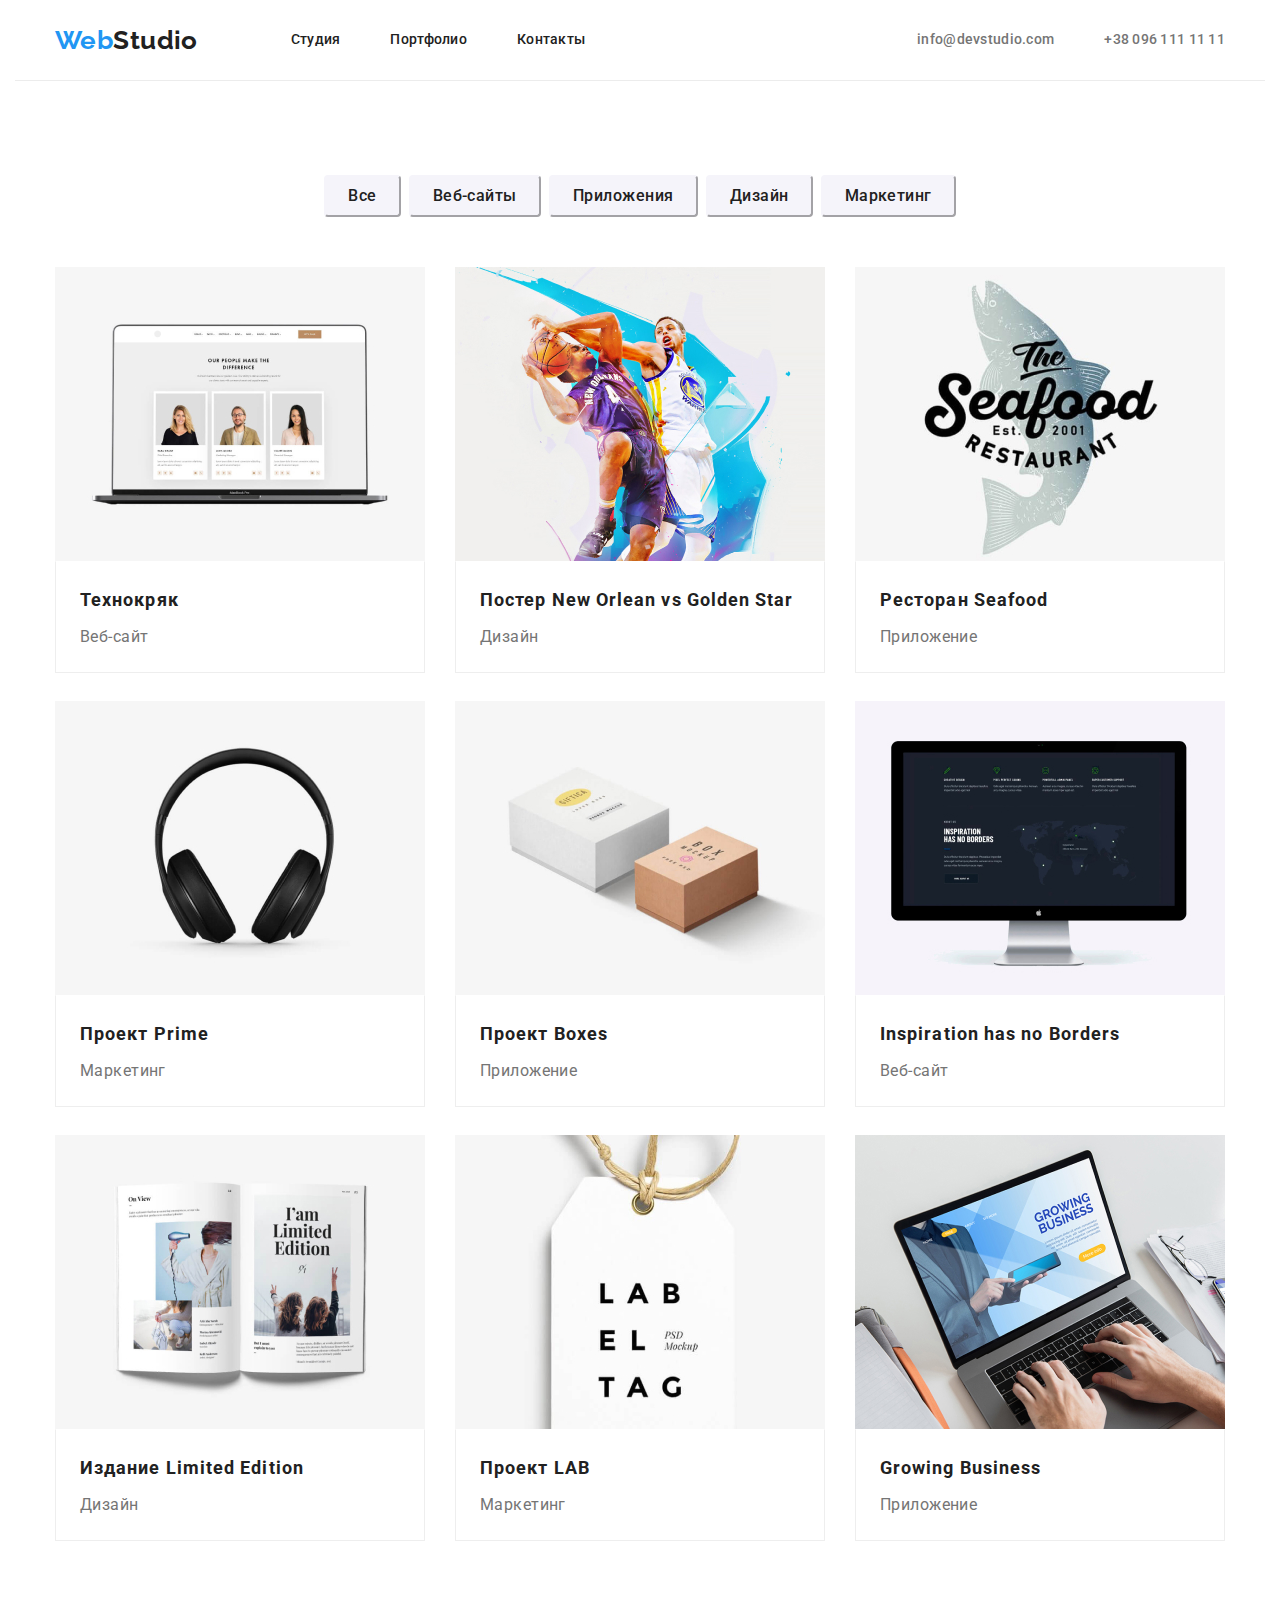
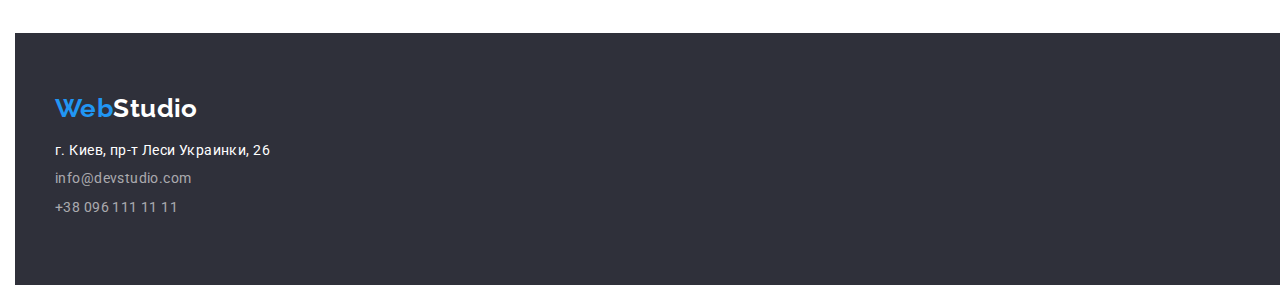
==== commit 73e6b100: "1" ====
--- a/portfolio.html
+++ b/portfolio.html
@@ -15,7 +15,7 @@
     <link rel="stylesheet" href="./css/portfolio.css">
 </head>
 
-<body>op
+<body>
     <!-- Шапка сайта -->
     <header>
         <div class="container">
@@ -47,55 +47,74 @@
             <div class="container">
 
                 <div class="flex-container">
-                    <ul class="button-nav list">
-
-                        
-                        <li><button type="button" class="link"> Все </button></li>
-                        <li><button type="button" class="link"> Веб-сайты</button></li>
-                        <li><button type="button" class="link"> Приложения</button></li>
-                        <li><button type="button" class="link"> Дизайн</button></li>
-                        <li><button type="button" class="link"> Маркетинг</button></li>
-                    </ul>
-
+                    <div class="button-item">
+                        <ul class="button-nav list">
+                            
+                            <li class="name"><button type="button" class="link">Все</button></li>
+                            <li class="name"><button type="button" class="link">Веб-сайты</button></li>
+                            <li class="name"><button type="button" class="link">Приложения</button></li>
+                            <li class="name"><button type="button" class="link">Дизайн</button></li>
+                            <li class="name"><button type="button" class="link">Маркетинг</button></li>
+                        </ul>
+                    </div>
+                    
 
                 
                 
                     <ul class="portfolio-nav list">
-                        <li> <a href=""><img src="./images/portfolio/Texno.jpg" alt="Ноутбук"> </a>
-                            <h2 class="portfolio-title">Технокряк</h2>
-                            <p class="portfolio-list">Веб-сайт</p>
+                        <li class="cards"> <a href ="" class="link"><img src="./images/portfolio/Texno.jpg" alt="Ноутбук"> </a>
+                            <div class="card-content">
+                                <h2 class="portfolio-title">Технокряк</h2>
+                                <p class="portfolio-list">Веб-сайт</p>
+                            </div>
                         </li>
-                        <li> <a href=""><img src="./images/portfolio/poster.jpg" alt="Баскетбол"> </a>
-                            <h2 class="portfolio-title">Постер New Orlean vs Golden Star</h2>
-                            <p class="portfolio-list">Дизайн</p>
+                        <li class="cards"> <a href="" class="link"><img src="./images/portfolio/poster.jpg" alt="Баскетбол"> </a>
+                            <div class="card-content">
+                                <h2 class="portfolio-title">Постер New Orlean vs Golden Star</h2>
+                                <p class="portfolio-list">Дизайн</p>
+                            </div>
                         </li>
-                        <li> <a href=""><img src="./images/portfolio/restauran.jpg" alt="Рыба"> </a>
-                            <h2 class="portfolio-title">Ресторан Seafood</h2>
-                            <p class="portfolio-list">Приложение</p>
+                        <li class="cards"> <a href="" class="link"><img src="./images/portfolio/restauran.jpg" alt="Рыба"> </a>
+                            <div class="card-content">
+                                <h2 class="portfolio-title">Ресторан Seafood</h2>
+                                <p class="portfolio-list">Приложение</p>
+                            </div>
                         </li>
-                        <li> <a href=""><img src="./images/portfolio/prime.jpg" alt="Наушники"> </a>
-                            <h2 class="portfolio-title">Проект Prime</h2>
-                            <p class="portfolio-list">Маркетинг</p>
+                        <li class="cards"> <a href="" class="link"><img src="./images/portfolio/prime.jpg" alt="Наушники"> </a>
+                            <div class="card-content">
+                                <h2 class="portfolio-title">Проект Prime</h2>
+                                <p class="portfolio-list">Маркетинг</p>
+                            </div>
                         </li>
-                        <li> <a href=""><img src="./images/portfolio/boxer.jpg" alt="Две коробки"> </a>
-                            <h2 class="portfolio-title">Проект Boxes</h2>
-                            <p class="portfolio-list">Приложение</p>
+                        <li class="cards"> <a href="" class="link"><img src="./images/portfolio/boxer.jpg" alt="Две коробки"> </a>
+                            <div class="card-content">
+                                <h2 class="portfolio-title">Проект Boxes</h2>
+                                <p class="portfolio-list">Приложение</p>
+                            </div>
                         </li>
-                        <li> <a href=""><img src="./images/portfolio/inspiration.jpg" alt="Монитор"> </a>
-                            <h2 class="portfolio-title">Inspiration has no Borders</h2>
-                            <p>Веб-сайт</p>
+                        <li class="cards"> <a href="" class="link"><img src="./images/portfolio/inspiration.jpg" alt="Монитор"> </a>
+                            <div class="card-content">
+                                <h2 class="portfolio-title">Inspiration has no Borders</h2>
+                                <p class="portfolio-list">Веб-сайт</p>
+                            </div>
                         </li>
-                        <li> <a href=""><img src="./images/portfolio/limited.jpg" alt="Книга"> </a>
+                        <li class="cards"> <a href="" class="link"><img src="./images/portfolio/limited.jpg" alt="Книга"> </a>
+                              <div class="card-content">
                             <h2 class="portfolio-title">Издание Limited Edition</h2>
-                            <p class="portfolio-list">Дизайн</p>
+                                <p class="portfolio-list">Дизайн</p>
+                                </div>
                         </li>
-                        <li> <a href=""><img src="./images/portfolio/lab.jpg" alt="Этикетка на веревке"> </a>
-                            <h2 class="portfolio-title">Проект LAB</h2>
-                            <p class="portfolio-list">Маркетинг</p>
+                        <li class="cards"> <a href="" class="link"><img src="./images/portfolio/lab.jpg" alt="Этикетка на веревке"> </a>
+                            <div class="card-content">
+                                <h2 class="portfolio-title">Проект LAB</h2>
+                                <p class="portfolio-list">Маркетинг</p>
+                            </div>
                         </li>
-                        <li> <a href=""><img src="./images/portfolio/growing.jpg" alt="Ноутбук"> </a>
-                            <h2 class="portfolio-title">Growing Business</h2>
-                            <p class="portfolio-list">Приложение</p>
+                        <li class="cards"> <a href="" class="link"><img src="./images/portfolio/growing.jpg" alt="Ноутбук"> </a>
+                            <div class="card-content">
+                                <h2 class="portfolio-title">Growing Business</h2>
+                                <p class="portfolio-list">Приложение</p>
+                            </div>
                         </li>
 
                     </ul>
@@ -109,7 +128,7 @@
 
     <!-- Футер -->
     <footer>
-        <section class="footer">
+        <div class="footer">
             <div class="container">
     
                 <address class="adress">
@@ -128,7 +147,7 @@
     
                 </address>
             </div>
-        </section>
+        </div>
     
     </footer>
 
--- a/css/style.css
+++ b/css/style.css
@@ -5,6 +5,11 @@
  ссылки -  #2196F3;  
   цвет фона  "Наша команда" #F5F4FA;
   */
+img {
+  display: block;
+  max-width: 100%;
+  height: auto;
+}
 
 :root {
   --primary-text-color: #757575;
--- a/css/portfolio.css
+++ b/css/portfolio.css
@@ -1,8 +1,21 @@
-ul {
+li.item {
+  padding: 0px;
+  margin: 0px;
   list-style: none;
 }
 
-/*  button*/
+ul. {
+  padding: 0px;
+  margin: 0px;
+  list-style: none;
+}
+
+header {
+  border-bottom-width: 1px;
+  border-bottom-style: solid;
+  border-bottom-color: #ececec;
+}
+
 .button-nav .link:hover,
 .button-nav .link:focus {
   color: var(--primary-white-color);
@@ -11,12 +24,10 @@
 
 .flex-container {
   padding-top: 94px;
-  padding-top: 94px;
+  padding-bottom: 94px;
 }
-
 .flex-element {
   width: ((100%-60px)/3);
-
   margin-right: 30px;
   margin-bottom: 30px;
   outline: 1px solid #eeeeee;
@@ -28,6 +39,14 @@
 
 .flex-element:nth-last-child(-n + 3) {
   margin-botton: 0;
+}
+
+.button-item {
+  margin-bottom: 50px;
+}
+
+.name:not(:last-child) {
+  margin-right: 8px;
 }
 
 .button-nav .link {
@@ -44,10 +63,8 @@
   text-align: center;
   border-radius: 4px;
   border-color: #f5f4fa;
-  margin-right: 8px;
-  margin-bottom: 50px;
-  margin-top: 100pх;
 }
+
 .button-nav {
   display: flex;
   justify-content: center;
@@ -66,10 +83,40 @@
 .portfolio-list {
   font-weight: normal;
   font-size: 16px;
-  line-height: 1.88;
+  line-height: 1.87;
   margin: 0px 24px 20px 24px;
 }
 .portfolio-nav {
   display: flex;
   flex-wrap: wrap;
+  margin-top: 50px;
 }
+
+.cards:nth-child(3n) {
+  margin-right: 0px;
+}
+
+.cards:nth-child(n + 7) {
+  margin-bottom: 0px;
+}
+
+.cards {
+  display: block;
+  margin-right: 30px;
+  margin-bottom: 30px;
+
+  width: 370px;
+  height: 404px;
+}
+
+/*border: 1px solid #eeeeee;*/
+
+.cards .link {
+  display: block;
+}
+
+.card-content {
+  border: 1px solid #eeeeee;
+  box-sizing: border-box;
+  border-top-color: #ffffff;
+}
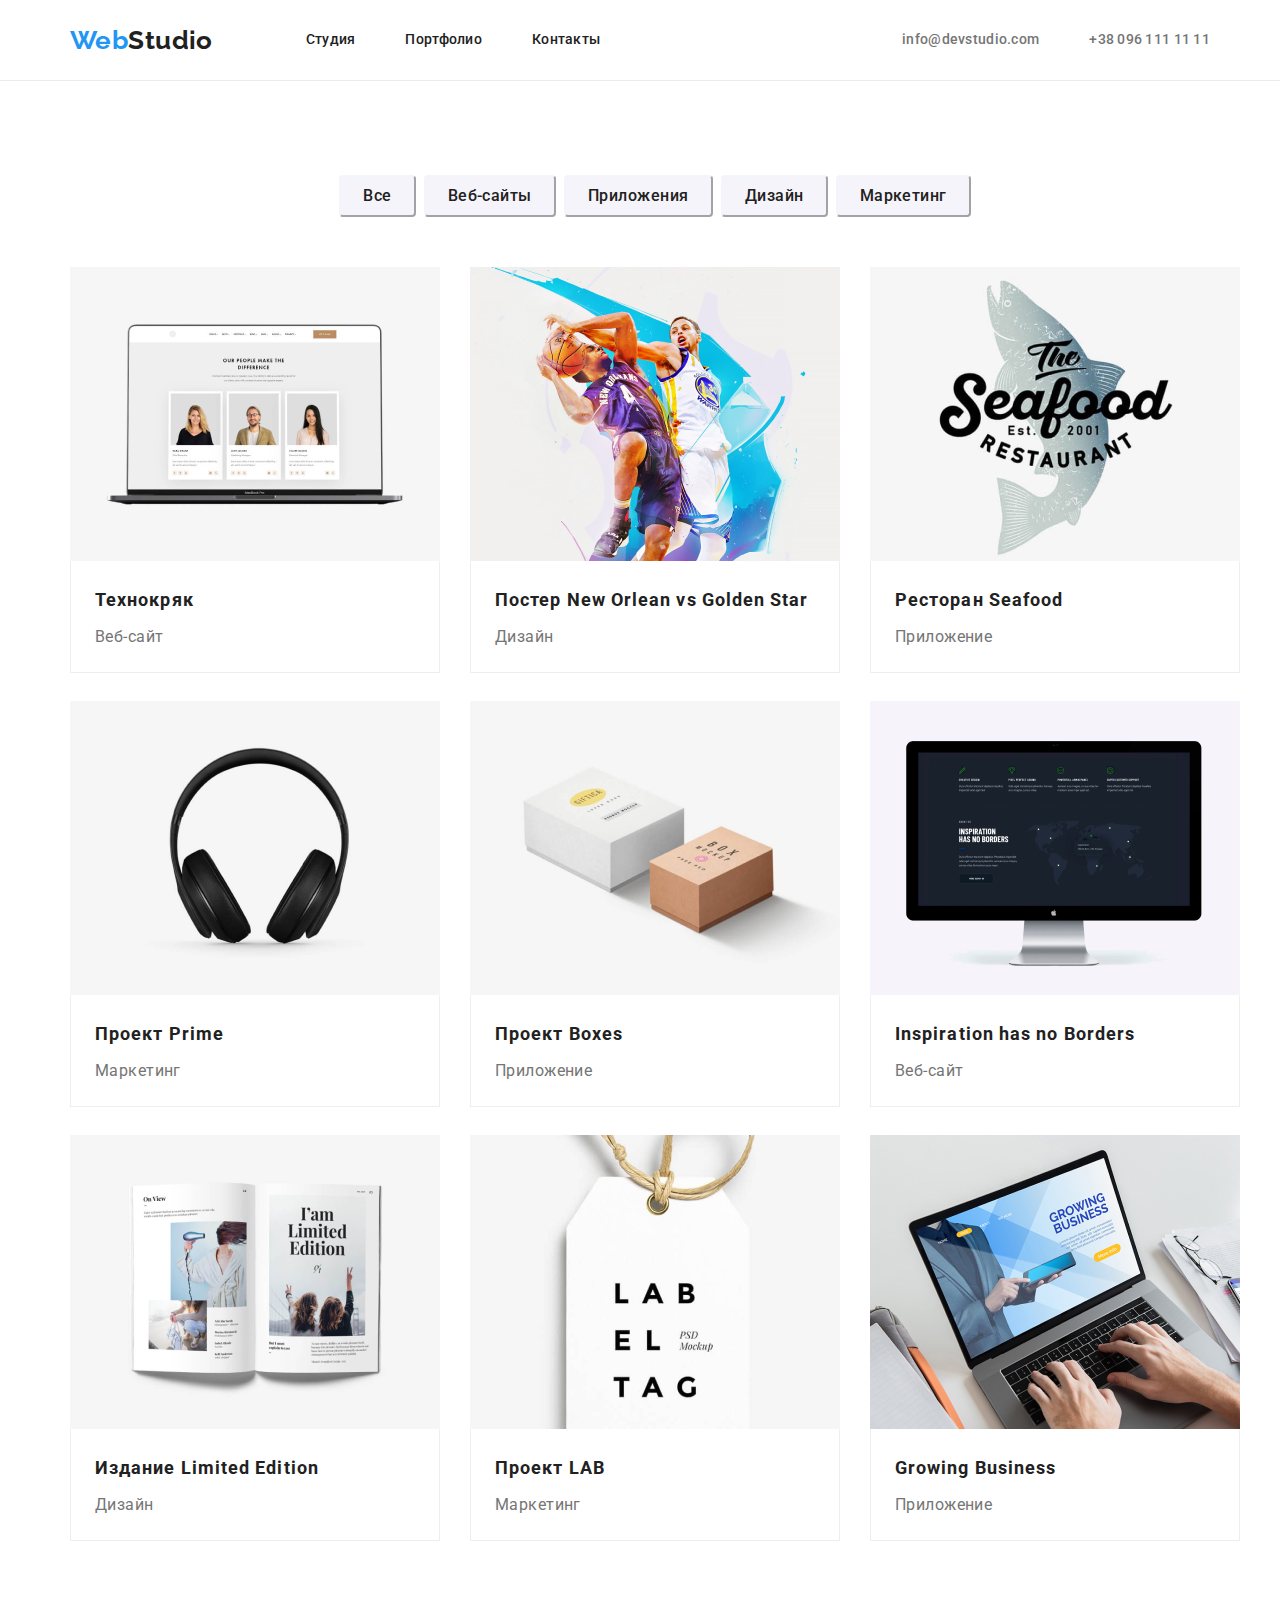
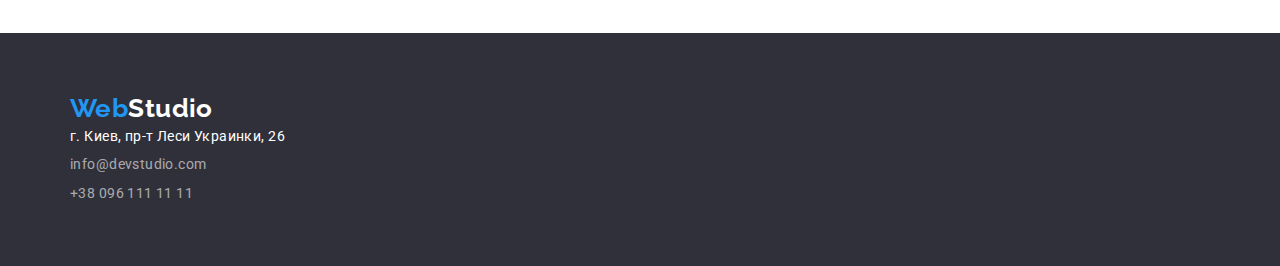
==== commit 21ab3994: "Обнулила маржины у заголовков, убрала в футкрк лишнмй div" ====
--- a/portfolio.html
+++ b/portfolio.html
@@ -127,9 +127,9 @@
     </main>
 
     <!-- Футер -->
-    <footer>
-        <div class="footer">
-            <div class="container">
+    <footer class="footer">
+        
+        <div class="container">
     
                 <address class="adress">
                     <a href="" class="logo"><span>Web</span>Studio</a>
@@ -146,8 +146,8 @@
     
     
                 </address>
-            </div>
         </div>
+        
     
     </footer>
 
--- a/css/style.css
+++ b/css/style.css
@@ -19,6 +19,12 @@
   --primary-bg-color: #2f303a;
 }
 
+h1,
+h2,
+h3 {
+  margin: 0px;
+}
+
 body {
   background-color: var(--primary-white-color);
   color: var(--primary-text-color);
@@ -28,9 +34,6 @@
   font-size: 14px;
   line-height: 1.71;
   letter-spacing: 0.03em;
-
-  padding-left: 15px;
-  padding-right: 15px;
 }
 
 ul.list {
@@ -44,6 +47,8 @@
   margin-right: auto;
   width: 1170px;
   padding-bottom: 0px;
+  padding-left: 15px;
+  padding-right: 15px;
 }
 
 /*logo*/
@@ -132,6 +137,8 @@
 /*Футер*/
 .footer {
   background-color: var(--primary-bg-color);
+  padding-top: 60px;
+  padding-bottom: 60px;
 }
 
 .adress {
@@ -142,10 +149,6 @@
   font-weight: normal;
   font-size: 14px;
   line-height: 1.71;
-  width: 1600px;
-  height: 252px;
-  padding-top: 60px;
-  padding-bottom: 60px;
 }
 
 .adress .logo {
--- a/css/portfolio.css
+++ b/css/portfolio.css
@@ -4,7 +4,7 @@
   list-style: none;
 }
 
-ul. {
+ul {
   padding: 0px;
   margin: 0px;
   list-style: none;
@@ -25,6 +25,7 @@
 .flex-container {
   padding-top: 94px;
   padding-bottom: 94px;
+  width: 1170px;
 }
 .flex-element {
   width: ((100%-60px)/3);
@@ -38,7 +39,7 @@
 }
 
 .flex-element:nth-last-child(-n + 3) {
-  margin-botton: 0;
+  margin-bottom: 0;
 }
 
 .button-item {
@@ -77,14 +78,15 @@
   font-size: 18px;
   line-height: 2;
   letter-spacing: 0.06em;
-  margin: 20px 24px 4px 24px;
+
+  padding-bottom: 4px;
 }
 
 .portfolio-list {
   font-weight: normal;
   font-size: 16px;
   line-height: 1.87;
-  margin: 0px 24px 20px 24px;
+  margin: 0px;
 }
 .portfolio-nav {
   display: flex;
@@ -119,4 +121,8 @@
   border: 1px solid #eeeeee;
   box-sizing: border-box;
   border-top-color: #ffffff;
+  padding-top: 20px;
+  padding-bottom: 20px;
+  padding-right: 24px;
+  padding-left: 24px;
 }
